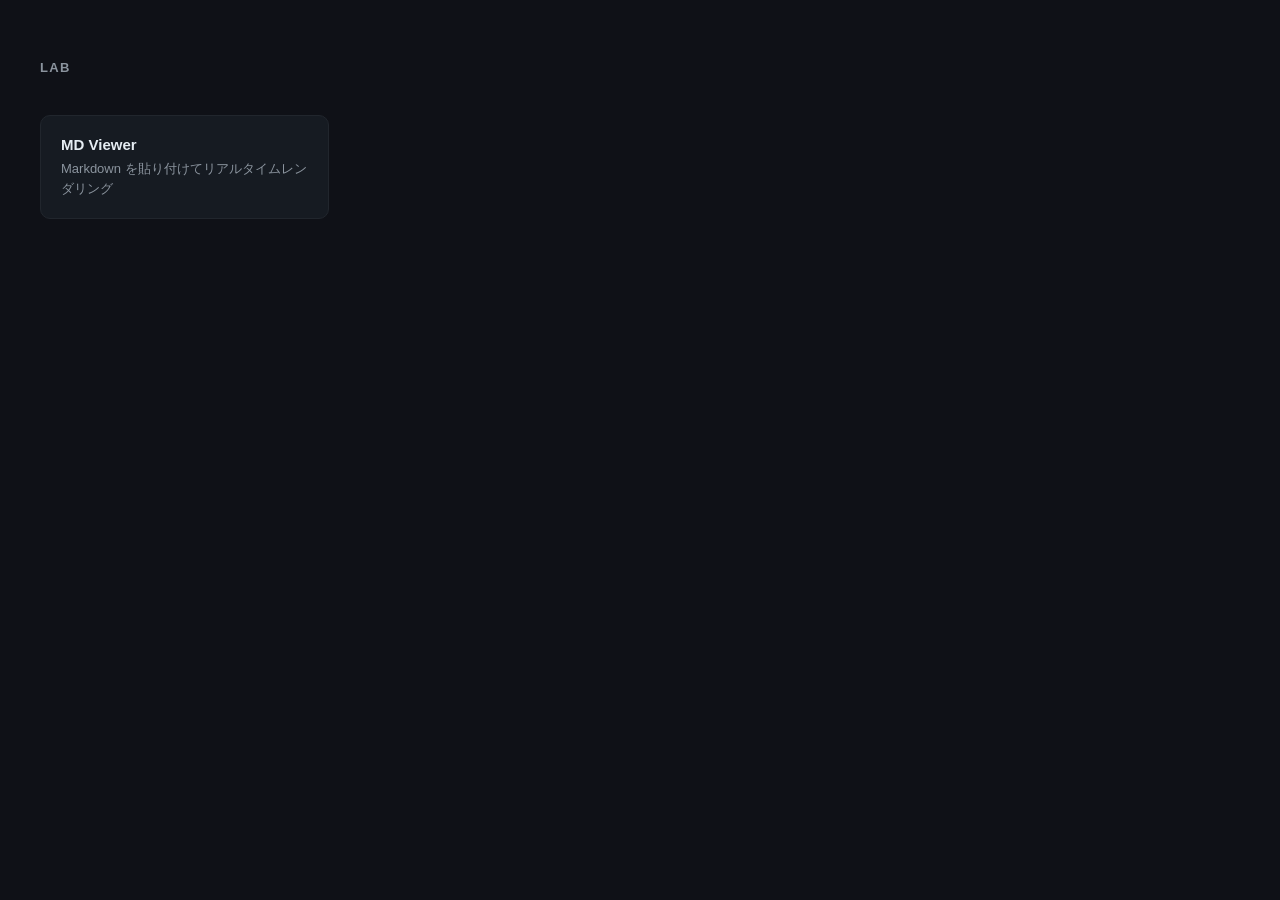
==== index.html @ 8bb024ad "init: MD Viewer — markdown paste renderer" ====
<!DOCTYPE html>
<html lang="ja">
<head>
  <meta charset="UTF-8">
  <meta name="viewport" content="width=device-width, initial-scale=1.0">
  <title>lab — maoo2o2</title>
  <style>
    * { box-sizing: border-box; margin: 0; padding: 0; }
    body {
      font-family: -apple-system, BlinkMacSystemFont, 'Segoe UI', sans-serif;
      background: #0f1117;
      color: #e6edf3;
      min-height: 100dvh;
      padding: 60px 40px;
    }
    h1 {
      font-size: 13px;
      font-weight: 600;
      color: #8b949e;
      letter-spacing: 0.1em;
      margin-bottom: 40px;
    }
    .grid {
      display: grid;
      grid-template-columns: repeat(auto-fill, minmax(220px, 1fr));
      gap: 16px;
      max-width: 900px;
    }
    a.card {
      display: block;
      background: #161b22;
      border: 1px solid #21262d;
      border-radius: 10px;
      padding: 20px;
      text-decoration: none;
      color: inherit;
      transition: border-color 0.15s, background 0.15s;
    }
    a.card:hover {
      border-color: #58a6ff;
      background: #1c2128;
    }
    .card-name {
      font-size: 15px;
      font-weight: 600;
      color: #e6edf3;
      margin-bottom: 6px;
    }
    .card-desc {
      font-size: 13px;
      color: #8b949e;
      line-height: 1.5;
    }
  </style>
</head>
<body>
  <h1>LAB</h1>
  <div class="grid">
    <a class="card" href="./md-viewer/">
      <div class="card-name">MD Viewer</div>
      <div class="card-desc">Markdown を貼り付けてリアルタイムレンダリング</div>
    </a>
  </div>
</body>
</html>
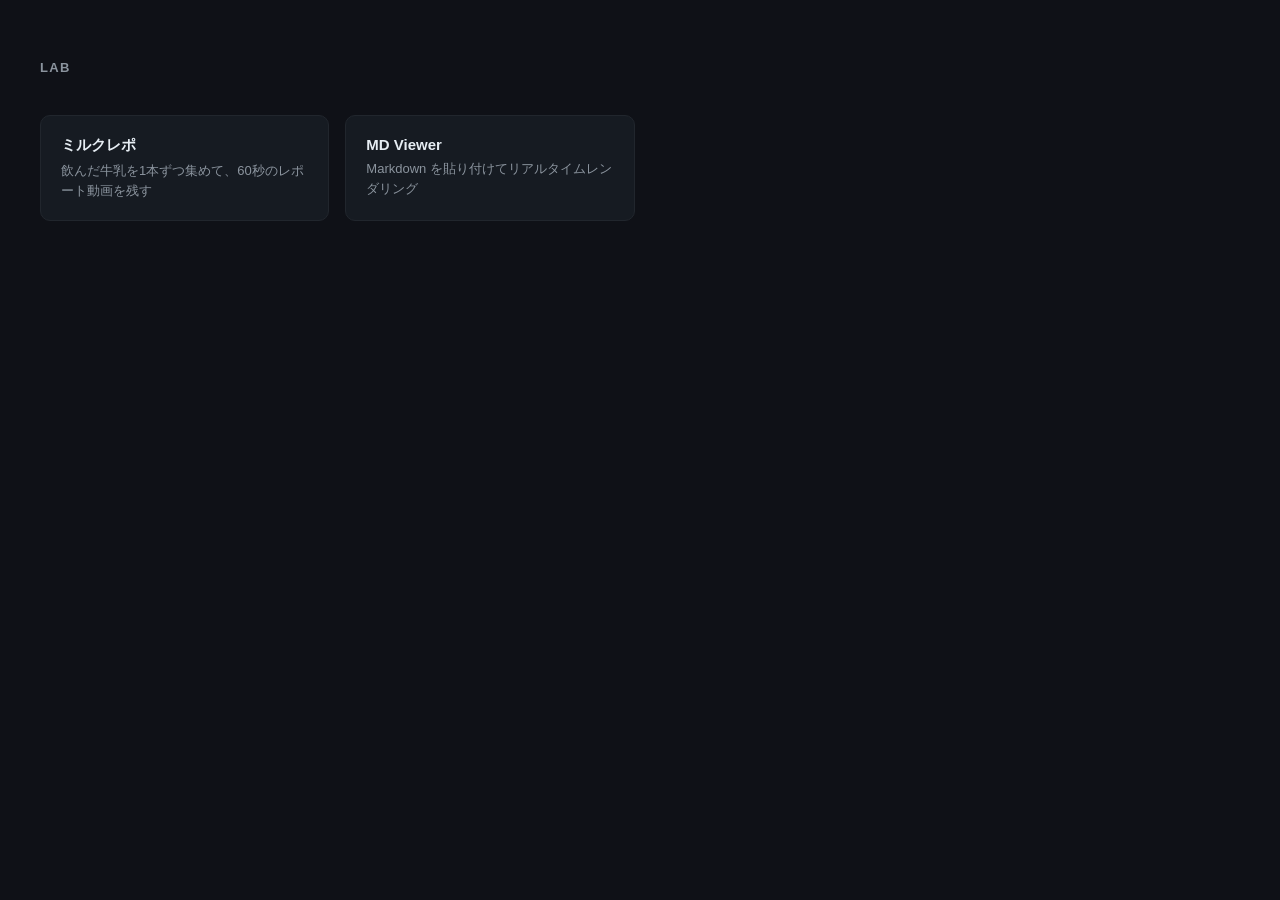
==== commit 005ef2ae: "feat: ミルクレポ を追加 Next.js 15 静的エクスポート（basePath /lab/milkrepo）。 飲んだ牛乳を登録し60秒レポート動画を残すPWA的アプリ。 IndexedDB" ====
--- a/index.html
+++ b/index.html
@@ -56,6 +56,10 @@
 <body>
   <h1>LAB</h1>
   <div class="grid">
+    <a class="card" href="./milkrepo/">
+      <div class="card-name">ミルクレポ</div>
+      <div class="card-desc">飲んだ牛乳を1本ずつ集めて、60秒のレポート動画を残す</div>
+    </a>
     <a class="card" href="./md-viewer/">
       <div class="card-name">MD Viewer</div>
       <div class="card-desc">Markdown を貼り付けてリアルタイムレンダリング</div>
